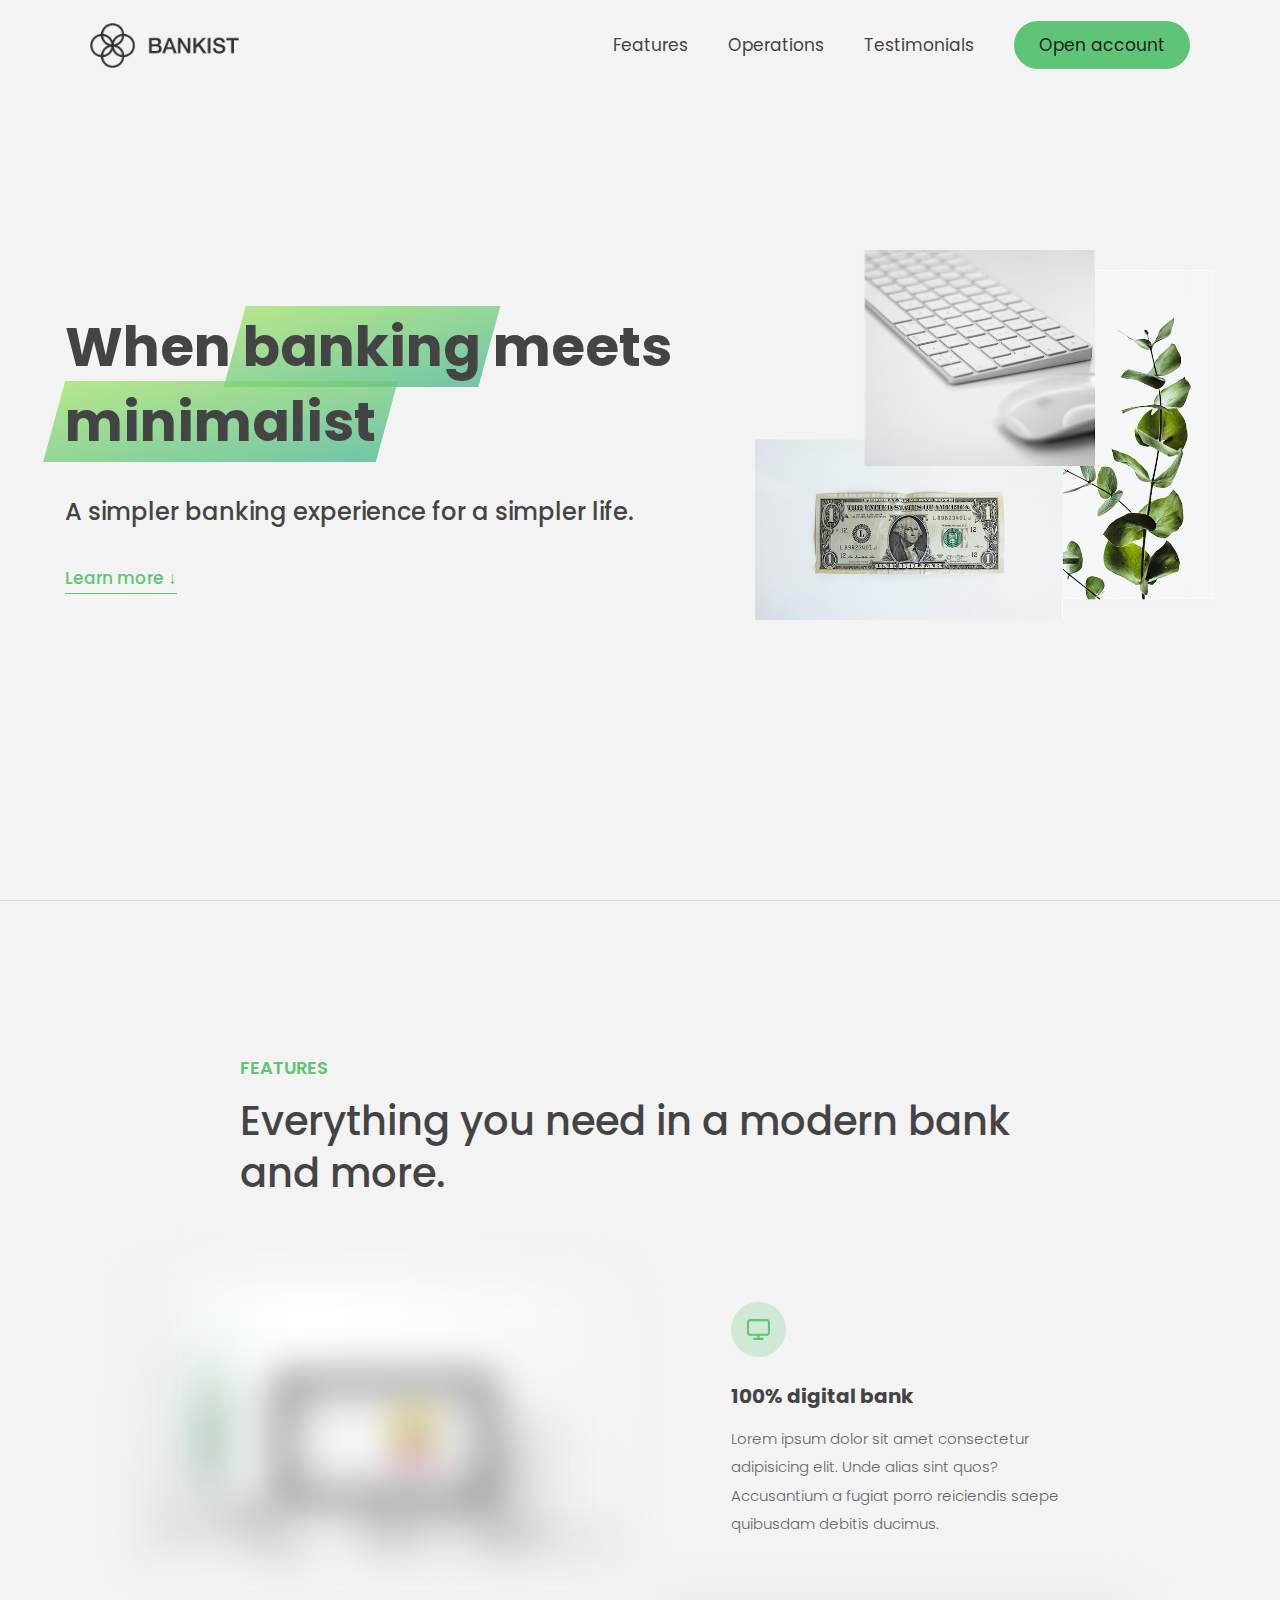
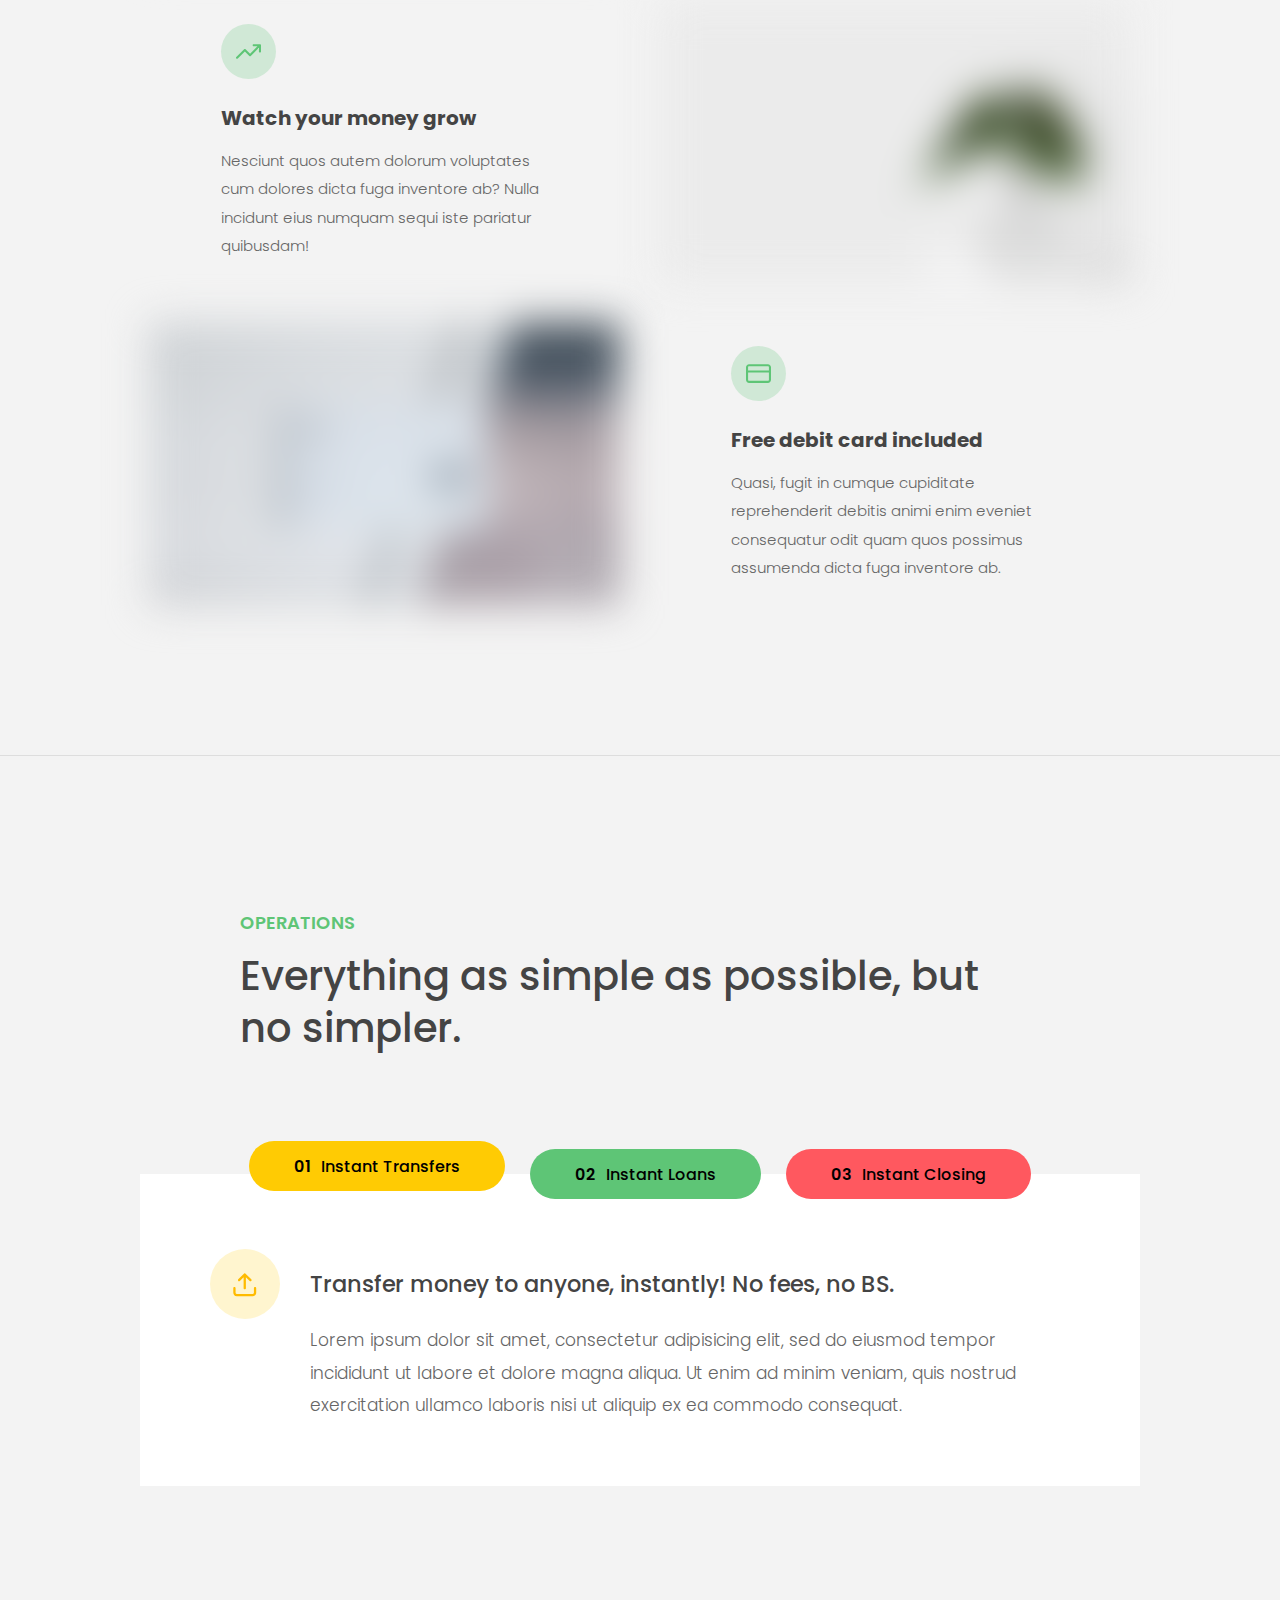
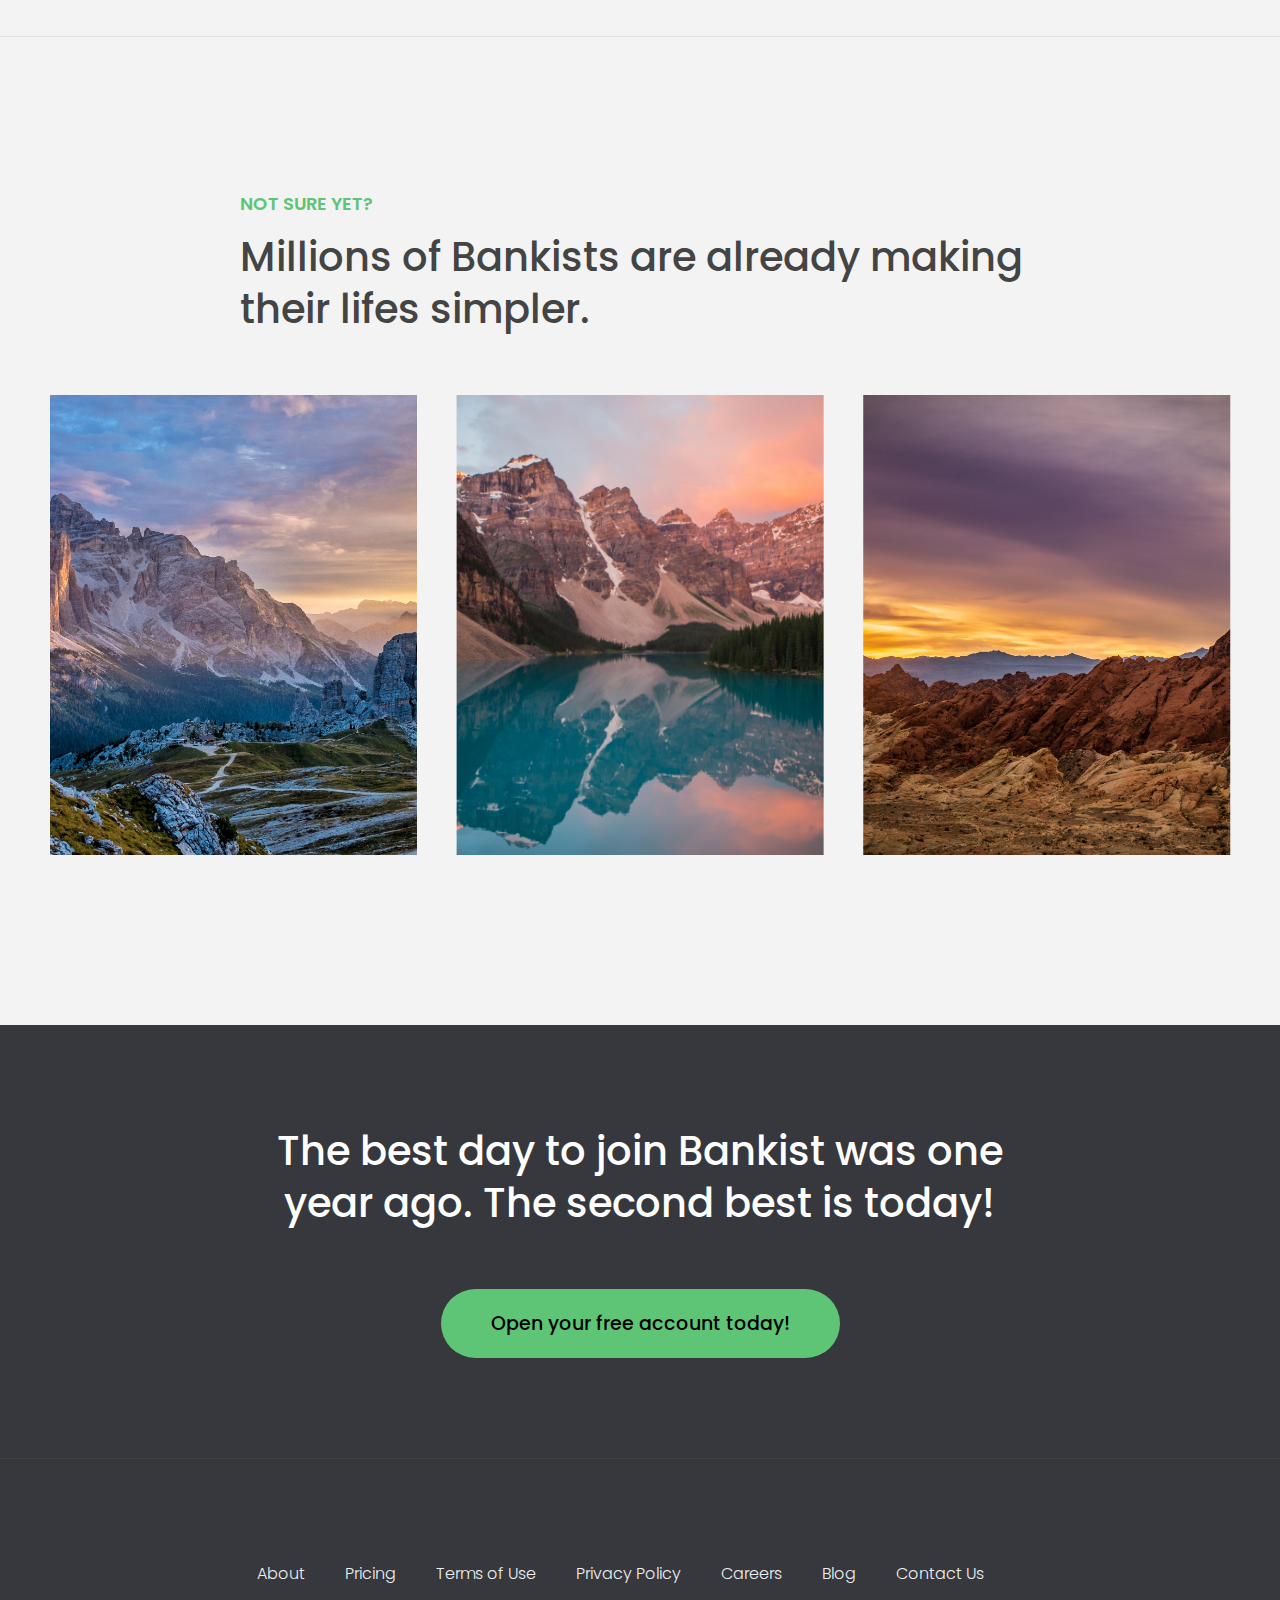
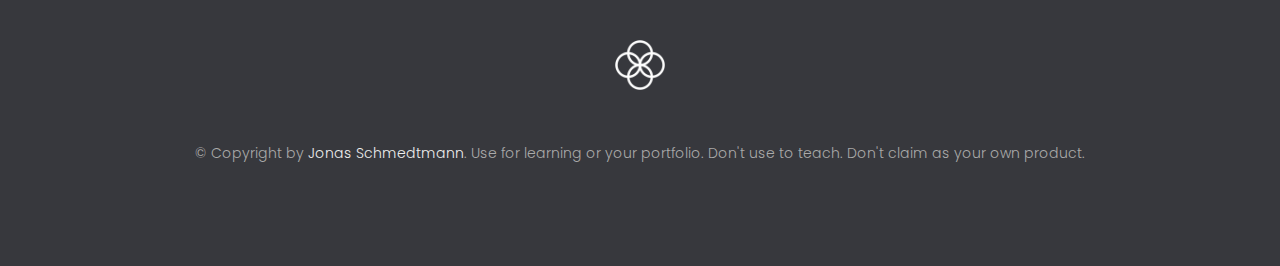
==== 13-Advanced-DOM-Bankist/starterCSS/index.html @ 522873a8 "CSS frontend testing" ====
<!DOCTYPE html>
<html lang="en">
    <head>
        <meta charset="UTF-8" />
        <meta name="viewport" content="width=device-width, initial-scale=1.0" />
        <meta http-equiv="X-UA-Compatible" content="ie=edge" />
        <link rel="shortcut icon" type="image/png" href="img/icon.png" />

        <link
            href="https://fonts.googleapis.com/css?family=Poppins:300,400,500,600&display=swap"
            rel="stylesheet"
        />
        <link rel="stylesheet" href="style.css" />
        <title>Bankist | When Banking meets Minimalist</title>

        <script defer src="script.js"></script>
    </head>
    <body>
        <header class="header">
            <nav class="nav">
                <img
                    src="img/logo.png"
                    alt="Bankist logo"
                    class="nav__logo"
                    id="logo"
                    designer="Jonas"
                    data-version-number="3.0"
                />
                <ul class="nav__links">
                    <li class="nav__item">
                        <a class="nav__link" href="#section--1">Features</a>
                    </li>
                    <li class="nav__item">
                        <a class="nav__link" href="#section--2">Operations</a>
                    </li>
                    <li class="nav__item">
                        <a class="nav__link" href="#section--3">Testimonials</a>
                    </li>
                    <li class="nav__item">
                        <a
                            class="nav__link nav__link--btn btn--show-modal"
                            href="#"
                            >Open account</a
                        >
                    </li>
                </ul>
            </nav>

            <div class="header__title">
                <!-- <h1 onclick="alert('HTML alert')"> -->
                <h1>
                    When
                    <!-- Green highlight effect -->
                    <span class="highlight">banking</span>
                    meets<br />
                    <span class="highlight">minimalist</span>
                </h1>
                <h4>A simpler banking experience for a simpler life.</h4>
                <button class="btn--text btn--scroll-to">
                    Learn more &DownArrow;
                </button>
                <img
                    src="img/hero.png"
                    class="header__img"
                    alt="Minimalist bank items"
                />
            </div>
        </header>

        <section class="section" id="section--1">
            <div class="section__title">
                <h2 class="section__description">Features</h2>
                <h3 class="section__header">
                    Everything you need in a modern bank and more.
                </h3>
            </div>

            <div class="features">
                <img
                    src="img/digital-lazy.jpg"
                    data-src="img/digital.jpg"
                    alt="Computer"
                    class="features__img lazy-img"
                />
                <div class="features__feature">
                    <div class="features__icon">
                        <svg>
                            <use xlink:href="img/icons.svg#icon-monitor"></use>
                        </svg>
                    </div>
                    <h5 class="features__header">100% digital bank</h5>
                    <p>
                        Lorem ipsum dolor sit amet consectetur adipisicing elit.
                        Unde alias sint quos? Accusantium a fugiat porro
                        reiciendis saepe quibusdam debitis ducimus.
                    </p>
                </div>

                <div class="features__feature">
                    <div class="features__icon">
                        <svg>
                            <use
                                xlink:href="img/icons.svg#icon-trending-up"
                            ></use>
                        </svg>
                    </div>
                    <h5 class="features__header">Watch your money grow</h5>
                    <p>
                        Nesciunt quos autem dolorum voluptates cum dolores dicta
                        fuga inventore ab? Nulla incidunt eius numquam sequi
                        iste pariatur quibusdam!
                    </p>
                </div>
                <img
                    src="img/grow-lazy.jpg"
                    data-src="img/grow.jpg"
                    alt="Plant"
                    class="features__img lazy-img"
                />

                <img
                    src="img/card-lazy.jpg"
                    data-src="img/card.jpg"
                    alt="Credit card"
                    class="features__img lazy-img"
                />
                <div class="features__feature">
                    <div class="features__icon">
                        <svg>
                            <use
                                xlink:href="img/icons.svg#icon-credit-card"
                            ></use>
                        </svg>
                    </div>
                    <h5 class="features__header">Free debit card included</h5>
                    <p>
                        Quasi, fugit in cumque cupiditate reprehenderit debitis
                        animi enim eveniet consequatur odit quam quos possimus
                        assumenda dicta fuga inventore ab.
                    </p>
                </div>
            </div>
        </section>

        <section class="section" id="section--2">
            <div class="section__title">
                <h2 class="section__description">Operations</h2>
                <h3 class="section__header">
                    Everything as simple as possible, but no simpler.
                </h3>
            </div>

            <div class="operations">
                <div class="operations__tab-container">
                    <button
                        class="btn operations__tab operations__tab--1 operations__tab--active"
                        data-tab="1"
                    >
                        <span>01</span>Instant Transfers
                    </button>
                    <button
                        class="btn operations__tab operations__tab--2"
                        data-tab="2"
                    >
                        <span>02</span>Instant Loans
                    </button>
                    <button
                        class="btn operations__tab operations__tab--3"
                        data-tab="3"
                    >
                        <span>03</span>Instant Closing
                    </button>
                </div>
                <div
                    class="operations__content operations__content--1 operations__content--active"
                >
                    <div class="operations__icon operations__icon--1">
                        <svg>
                            <use xlink:href="img/icons.svg#icon-upload"></use>
                        </svg>
                    </div>
                    <h5 class="operations__header">
                        Transfer money to anyone, instantly! No fees, no BS.
                    </h5>
                    <p>
                        Lorem ipsum dolor sit amet, consectetur adipisicing
                        elit, sed do eiusmod tempor incididunt ut labore et
                        dolore magna aliqua. Ut enim ad minim veniam, quis
                        nostrud exercitation ullamco laboris nisi ut aliquip ex
                        ea commodo consequat.
                    </p>
                </div>

                <div class="operations__content operations__content--2">
                    <div class="operations__icon operations__icon--2">
                        <svg>
                            <use xlink:href="img/icons.svg#icon-home"></use>
                        </svg>
                    </div>
                    <h5 class="operations__header">
                        Buy a home or make your dreams come true, with instant
                        loans.
                    </h5>
                    <p>
                        Duis aute irure dolor in reprehenderit in voluptate
                        velit esse cillum dolore eu fugiat nulla pariatur.
                        Excepteur sint occaecat cupidatat non proident, sunt in
                        culpa qui officia deserunt mollit anim id est laborum.
                    </p>
                </div>
                <div class="operations__content operations__content--3">
                    <div class="operations__icon operations__icon--3">
                        <svg>
                            <use xlink:href="img/icons.svg#icon-user-x"></use>
                        </svg>
                    </div>
                    <h5 class="operations__header">
                        No longer need your account? No problem! Close it
                        instantly.
                    </h5>
                    <p>
                        Excepteur sint occaecat cupidatat non proident, sunt in
                        culpa qui officia deserunt mollit anim id est laborum.
                        Ut enim ad minim veniam, quis nostrud exercitation
                        ullamco laboris nisi ut aliquip ex ea commodo consequat.
                    </p>
                </div>
            </div>
        </section>

        <section class="section" id="section--3">
            <div class="section__title section__title--testimonials">
                <h2 class="section__description">Not sure yet?</h2>
                <h3 class="section__header">
                    Millions of Bankists are already making their lifes simpler.
                </h3>
            </div>

            <div class="slider">
                <!--
                <div class="slide slide--1">
                    <div class="testimonial">
                        <h5 class="testimonial__header">
                            Best financial decision ever!
                        </h5>
                        <blockquote class="testimonial__text">
                            Lorem ipsum dolor sit, amet consectetur adipisicing
                            elit. Accusantium quas quisquam non? Quas voluptate
                            nulla minima deleniti optio ullam nesciunt, numquam
                            corporis et asperiores laboriosam sunt, praesentium
                            suscipit blanditiis. Necessitatibus id alias
                            reiciendis, perferendis facere pariatur dolore
                            veniam autem esse non voluptatem saepe provident
                            nihil molestiae.
                        </blockquote>
                        <address class="testimonial__author">
                            <img
                                src="img/user-1.jpg"
                                alt=""
                                class="testimonial__photo"
                            />
                            <h6 class="testimonial__name">Aarav Lynn</h6>
                            <p class="testimonial__location">
                                San Francisco, USA
                            </p>
                        </address>
                    </div>
                </div>

                <div class="slide slide--2">
                    <div class="testimonial">
                        <h5 class="testimonial__header">
                            The last step to becoming a complete minimalist
                        </h5>
                        <blockquote class="testimonial__text">
                            Quisquam itaque deserunt ullam, quia ea repellendus
                            provident, ducimus neque ipsam modi voluptatibus
                            doloremque, corrupti laborum. Incidunt numquam
                            perferendis veritatis neque repellendus. Lorem,
                            ipsum dolor sit amet consectetur adipisicing elit.
                            Illo deserunt exercitationem deleniti.
                        </blockquote>
                        <address class="testimonial__author">
                            <img
                                src="img/user-2.jpg"
                                alt=""
                                class="testimonial__photo"
                            />
                            <h6 class="testimonial__name">Miyah Miles</h6>
                            <p class="testimonial__location">London, UK</p>
                        </address>
                    </div>
                </div>

                <div class="slide slide--3">
                    <div class="testimonial">
                        <h5 class="testimonial__header">
                            Finally free from old-school banks
                        </h5>
                        <blockquote class="testimonial__text">
                            Debitis, nihil sit minus suscipit magni aperiam vel
                            tenetur incidunt commodi architecto numquam omnis
                            nulla autem, necessitatibus blanditiis modi
                            similique quidem. Odio aliquam culpa dicta beatae
                            quod maiores ipsa minus consequatur error sunt,
                            deleniti saepe aliquid quos inventore sequi.
                            Necessitatibus id alias reiciendis, perferendis
                            facere.
                        </blockquote>
                        <address class="testimonial__author">
                            <img
                                src="img/user-3.jpg"
                                alt=""
                                class="testimonial__photo"
                            />
                            <h6 class="testimonial__name">Francisco Gomes</h6>
                            <p class="testimonial__location">
                                Lisbon, Portugal
                            </p>
                        </address>
                    </div>
                </div>
                <div class="slide slide--4">
                    <div class="testimonial">
                        <h5 class="testimonial__header">
                            Best financial decision ever!
                        </h5>
                        <blockquote class="testimonial__text">
                            Lorem ipsum dolor sit, amet consectetur adipisicing
                            elit. Accusantium quas quisquam non? Quas voluptate
                            nulla minima deleniti optio ullam nesciunt, numquam
                            corporis et asperiores laboriosam sunt, praesentium
                            suscipit blanditiis. Necessitatibus id alias
                            reiciendis, perferendis facere pariatur dolore
                            veniam autem esse non voluptatem saepe provident
                            nihil molestiae.
                        </blockquote>
                        <address class="testimonial__author">
                            <img
                                src="img/user-1.jpg"
                                alt=""
                                class="testimonial__photo"
                            />
                            <h6 class="testimonial__name">Aarav Lynn</h6>
                            <p class="testimonial__location">
                                San Francisco, USA
                            </p>
                        </address>
                    </div>
                </div>

                <div class="slide slide--5">
                    <div class="testimonial">
                        <h5 class="testimonial__header">
                            The last step to becoming a complete minimalist
                        </h5>
                        <blockquote class="testimonial__text">
                            Quisquam itaque deserunt ullam, quia ea repellendus
                            provident, ducimus neque ipsam modi voluptatibus
                            doloremque, corrupti laborum. Incidunt numquam
                            perferendis veritatis neque repellendus. Lorem,
                            ipsum dolor sit amet consectetur adipisicing elit.
                            Illo deserunt exercitationem deleniti.
                        </blockquote>
                        <address class="testimonial__author">
                            <img
                                src="img/user-2.jpg"
                                alt=""
                                class="testimonial__photo"
                            />
                            <h6 class="testimonial__name">Miyah Miles</h6>
                            <p class="testimonial__location">London, UK</p>
                        </address>
                    </div>
                </div>

                <div class="slide slide--6">
                    <div class="testimonial">
                        <h5 class="testimonial__header">
                            Finally free from old-school banks
                        </h5>
                        <blockquote class="testimonial__text">
                            Debitis, nihil sit minus suscipit magni aperiam vel
                            tenetur incidunt commodi architecto numquam omnis
                            nulla autem, necessitatibus blanditiis modi
                            similique quidem. Odio aliquam culpa dicta beatae
                            quod maiores ipsa minus consequatur error sunt,
                            deleniti saepe aliquid quos inventore sequi.
                            Necessitatibus id alias reiciendis, perferendis
                            facere.
                        </blockquote>
                        <address class="testimonial__author">
                            <img
                                src="img/user-3.jpg"
                                alt=""
                                class="testimonial__photo"
                            />
                            <h6 class="testimonial__name">Francisco Gomes</h6>
                            <p class="testimonial__location">
                                Lisbon, Portugal
                            </p>
                        </address>
                    </div>
                </div>
                -->
                <div class="slide">
                    <img src="img/img-1.jpg" alt="Photo 1" />
                </div>
                <div class="slide">
                    <img src="img/img-2.jpg" alt="Photo 2" />
                </div>
                <div class="slide">
                    <img src="img/img-3.jpg" alt="Photo 3" />
                </div>
                <div class="slide">
                    <img src="img/img-4.jpg" alt="Photo 4" />
                </div>
                <div class="slide">
                    <img src="img/img-1.jpg" alt="Photo 5" />
                </div>
                <div class="slide">
                    <img src="img/img-2.jpg" alt="Photo 6" />
                </div>
                <div class="slide">
                    <img src="img/img-3.jpg" alt="Photo 7" />
                </div>
                <!--
                <button class="slider__btn slider__btn--left">&larr;</button>
                <button class="slider__btn slider__btn--right">&rarr;</button>
                -->
                <div class="dots"></div>
            </div>
        </section>

        <section class="section section--sign-up">
            <div class="section__title">
                <h3 class="section__header">
                    The best day to join Bankist was one year ago. The second
                    best is today!
                </h3>
            </div>
            <button class="btn btn--show-modal">
                Open your free account today!
            </button>
        </section>

        <footer class="footer">
            <ul class="footer__nav">
                <li class="footer__item">
                    <a class="footer__link" href="#">About</a>
                </li>
                <li class="footer__item">
                    <a class="footer__link" href="#">Pricing</a>
                </li>
                <li class="footer__item">
                    <a class="footer__link" href="#">Terms of Use</a>
                </li>
                <li class="footer__item">
                    <a class="footer__link" href="#">Privacy Policy</a>
                </li>
                <li class="footer__item">
                    <a class="footer__link" href="#">Careers</a>
                </li>
                <li class="footer__item">
                    <a class="footer__link" href="#">Blog</a>
                </li>
                <li class="footer__item">
                    <a class="footer__link" href="#">Contact Us</a>
                </li>
            </ul>
            <img src="img/icon.png" alt="Logo" class="footer__logo" />
            <p class="footer__copyright">
                &copy; Copyright by
                <a
                    class="footer__link twitter-link"
                    target="_blank"
                    href="https://twitter.com/jonasschmedtman"
                    >Jonas Schmedtmann</a
                >. Use for learning or your portfolio. Don't use to teach. Don't
                claim as your own product.
            </p>
        </footer>

        <div class="modal hidden">
            <button class="btn--close-modal">&times;</button>
            <h2 class="modal__header">
                Open your bank account <br />
                in just <span class="highlight">5 minutes</span>
            </h2>
            <form class="modal__form">
                <label>First Name</label>
                <input type="text" />
                <label>Last Name</label>
                <input type="text" />
                <label>Email Address</label>
                <input type="email" />
                <button class="btn">Next step &rarr;</button>
            </form>
        </div>
        <div class="overlay hidden"></div>

        <!-- <script src="script.js"></script> -->
    </body>
</html>
---- 13-Advanced-DOM-Bankist/starterCSS/style.css ----
/* The page is NOT responsive. You can implement responsiveness yourself if you wanna have some fun 😃 */

:root {
    --color-primary: #5ec576;
    --color-secondary: #ffcb03;
    --color-tertiary: #ff585f;
    --color-primary-darker: #4bbb7d;
    --color-secondary-darker: #ffbb00;
    --color-tertiary-darker: #fd424b;
    --color-primary-opacity: #5ec5763a;
    --color-secondary-opacity: #ffcd0331;
    --color-tertiary-opacity: #ff58602d;
    --gradient-primary: linear-gradient(to top left, #39b385, #9be15d);
    --gradient-secondary: linear-gradient(to top left, #ffb003, #ffcb03);
}

* {
    margin: 0;
    padding: 0;
    box-sizing: inherit;
}

html {
    font-size: 62.5%;
    box-sizing: border-box;
}

body {
    font-family: 'Poppins', sans-serif;
    font-weight: 300;
    color: #444;
    line-height: 1.9;
    background-color: #f3f3f3;
}

/* GENERAL ELEMENTS */
.section {
    padding: 15rem 3rem;
    border-top: 1px solid #ddd;

    transition: transform 1s, opacity 1s;
}

.section--hidden {
    opacity: 0;
    transform: translateY(8rem);
}

.section__title {
    max-width: 80rem;
    margin: 0 auto 8rem auto;
}

.section__description {
    font-size: 1.8rem;
    font-weight: 600;
    text-transform: uppercase;
    color: var(--color-primary);
    margin-bottom: 1rem;
}

.section__header {
    font-size: 4rem;
    line-height: 1.3;
    font-weight: 500;
}

.btn {
    display: inline-block;
    background-color: var(--color-primary);
    font-size: 1.6rem;
    font-family: inherit;
    font-weight: 500;
    border: none;
    padding: 1.25rem 4.5rem;
    border-radius: 10rem;
    cursor: pointer;
    transition: all 0.3s;
}

.btn:hover {
    background-color: var(--color-primary-darker);
}

.btn--text {
    display: inline-block;
    background: none;
    font-size: 1.7rem;
    font-family: inherit;
    font-weight: 500;
    color: var(--color-primary);
    border: none;
    border-bottom: 1px solid currentColor;
    padding-bottom: 2px;
    cursor: pointer;
    transition: all 0.3s;
}

p {
    color: #666;
}

/* This is BAD for accessibility! Don't do in the real world! */
button:focus {
    outline: none;
}

img {
    transition: filter 0.5s;
}

.lazy-img {
    filter: blur(20px);
}

/* NAVIGATION */
.nav {
    display: flex;
    justify-content: space-between;
    align-items: center;
    height: 9rem;
    width: 100%;
    padding: 0 6rem;
    z-index: 100;
}

/* nav and stickly class at the same time */
.nav.sticky {
    position: fixed;
    background-color: rgba(255, 255, 255, 0.95);
}

.nav__logo {
    height: 4.5rem;
    transition: all 0.3s;
}

.nav__links {
    display: flex;
    align-items: center;
    list-style: none;
}

.nav__item {
    margin-left: 4rem;
}

.nav__link:link,
.nav__link:visited {
    font-size: 1.7rem;
    font-weight: 400;
    color: inherit;
    text-decoration: none;
    display: block;
    transition: all 0.3s;
}

.nav__link--btn:link,
.nav__link--btn:visited {
    padding: 0.8rem 2.5rem;
    border-radius: 3rem;
    background-color: var(--color-primary);
    color: #222;
}

.nav__link--btn:hover,
.nav__link--btn:active {
    color: inherit;
    background-color: var(--color-primary-darker);
    color: #333;
}

/* HEADER */
.header {
    padding: 0 3rem;
    height: 100vh;
    display: flex;
    flex-direction: column;
    align-items: center;
}

.header__title {
    flex: 1;

    max-width: 115rem;
    display: grid;
    grid-template-columns: 3fr 2fr;
    row-gap: 3rem;
    align-content: center;
    justify-content: center;

    align-items: start;
    justify-items: start;
}

h1 {
    font-size: 5.5rem;
    line-height: 1.35;
}

h4 {
    font-size: 2.4rem;
    font-weight: 500;
}

.header__img {
    width: 100%;
    grid-column: 2 / 3;
    grid-row: 1 / span 4;
    transform: translateY(-6rem);
}

.highlight {
    position: relative;
}

.highlight::after {
    display: block;
    content: '';
    position: absolute;
    bottom: 0;
    left: 0;
    height: 100%;
    width: 100%;
    z-index: -1;
    opacity: 0.7;
    transform: scale(1.07, 1.05) skewX(-15deg);
    background-image: var(--gradient-primary);
}

/* FEATURES */
.features {
    display: grid;
    grid-template-columns: 1fr 1fr;
    gap: 4rem;
    margin: 0 12rem;
}

.features__img {
    width: 100%;
}

.features__feature {
    align-self: center;
    justify-self: center;
    width: 70%;
    font-size: 1.5rem;
}

.features__icon {
    display: flex;
    align-items: center;
    justify-content: center;
    background-color: var(--color-primary-opacity);
    height: 5.5rem;
    width: 5.5rem;
    border-radius: 50%;
    margin-bottom: 2rem;
}

.features__icon svg {
    height: 2.5rem;
    width: 2.5rem;
    fill: var(--color-primary);
}

.features__header {
    font-size: 2rem;
    margin-bottom: 1rem;
}

/* OPERATIONS */
.operations {
    max-width: 100rem;
    margin: 12rem auto 0 auto;

    background-color: #fff;
}

.operations__tab-container {
    display: flex;
    justify-content: center;
}

.operations__tab {
    margin-right: 2.5rem;
    transform: translateY(-50%);
}

.operations__tab span {
    margin-right: 1rem;
    font-weight: 600;
    display: inline-block;
}

.operations__tab--1 {
    background-color: var(--color-secondary);
}

.operations__tab--1:hover {
    background-color: var(--color-secondary-darker);
}

.operations__tab--3 {
    background-color: var(--color-tertiary);
    margin: 0;
}

.operations__tab--3:hover {
    background-color: var(--color-tertiary-darker);
}

.operations__tab--active {
    transform: translateY(-66%);
}

.operations__content {
    display: none;

    /* JUST PRESENTATIONAL */
    font-size: 1.7rem;
    padding: 2.5rem 7rem 6.5rem 7rem;
}

.operations__content--active {
    display: grid;
    grid-template-columns: 7rem 1fr;
    column-gap: 3rem;
    row-gap: 0.5rem;
}

.operations__header {
    font-size: 2.25rem;
    font-weight: 500;
    align-self: center;
}

.operations__icon {
    display: flex;
    align-items: center;
    justify-content: center;
    height: 7rem;
    width: 7rem;
    border-radius: 50%;
}

.operations__icon svg {
    height: 2.75rem;
    width: 2.75rem;
}

.operations__content p {
    grid-column: 2;
}

.operations__icon--1 {
    background-color: var(--color-secondary-opacity);
}
.operations__icon--2 {
    background-color: var(--color-primary-opacity);
}
.operations__icon--3 {
    background-color: var(--color-tertiary-opacity);
}
.operations__icon--1 svg {
    fill: var(--color-secondary-darker);
}
.operations__icon--2 svg {
    fill: var(--color-primary);
}
.operations__icon--3 svg {
    fill: var(--color-tertiary);
}

/* SLIDER */
.slider {
    /* max-width: 100rem; */
    height: 50rem;
    margin: 0 auto;
    position: relative;

    /* IN THE END */
    overflow: hidden;
}

.slide {
    padding: 20px;
    position: absolute;
    top: 0;
    width: 33.33%;
    height: 50rem;

    display: flex;
    align-items: center;
    justify-content: center;

    /* THIS creates the animation! */
    transition: transform 1s;
}

.slide > img {
    /* Only for images that have different size than slide */
    width: 100%;
    height: 100%;
    object-fit: cover;
}

.slider__btn {
    position: absolute;
    top: 50%;
    z-index: 10;

    border: none;
    background: rgba(255, 255, 255, 0.7);
    font-family: inherit;
    color: #333;
    border-radius: 50%;
    height: 5.5rem;
    width: 5.5rem;
    font-size: 3.25rem;
    cursor: pointer;
}

.slider__btn--left {
    left: 6%;
    transform: translate(-50%, -50%);
}

.slider__btn--right {
    right: 6%;
    transform: translate(50%, -50%);
}

.dots {
    position: absolute;
    bottom: 5%;
    left: 50%;
    transform: translateX(-50%);
    display: flex;
}

.dots__dot {
    border: none;
    background-color: #b9b9b9;
    opacity: 0.7;
    height: 1rem;
    width: 1rem;
    border-radius: 50%;
    margin-right: 1.75rem;
    cursor: pointer;
    transition: all 0.5s;

    /* Only necessary when overlying images */
    /* box-shadow: 0 0.6rem 1.5rem rgba(0, 0, 0, 0.7); */
}

.dots__dot:last-child {
    margin: 0;
}

.dots__dot--active {
    background-color: #fff;
    /* background-color: #888; */
    opacity: 1;
}

/* TESTIMONIALS */
.testimonial {
    width: 65%;
    position: relative;
}

.testimonial::before {
    content: '\201C';
    position: absolute;
    top: -5.7rem;
    left: -6.8rem;
    line-height: 1;
    font-size: 20rem;
    font-family: inherit;
    color: var(--color-primary);
    z-index: -1;
}

.testimonial__header {
    font-size: 2.25rem;
    font-weight: 500;
    margin-bottom: 1.5rem;
}

.testimonial__text {
    font-size: 1.7rem;
    margin-bottom: 3.5rem;
    color: #666;
}

.testimonial__author {
    margin-left: 3rem;
    font-style: normal;

    display: grid;
    grid-template-columns: 6.5rem 1fr;
    column-gap: 2rem;
}

.testimonial__photo {
    grid-row: 1 / span 2;
    width: 6.5rem;
    border-radius: 50%;
}

.testimonial__name {
    font-size: 1.7rem;
    font-weight: 500;
    align-self: end;
    margin: 0;
}

.testimonial__location {
    font-size: 1.5rem;
}

.section__title--testimonials {
    margin-bottom: 4rem;
}

/* SIGNUP */
.section--sign-up {
    background-color: #37383d;
    border-top: none;
    border-bottom: 1px solid #444;
    text-align: center;
    padding: 10rem 3rem;
}

.section--sign-up .section__header {
    color: #fff;
    text-align: center;
}

.section--sign-up .section__title {
    margin-bottom: 6rem;
}

.section--sign-up .btn {
    font-size: 1.9rem;
    padding: 2rem 5rem;
}

/* FOOTER */
.footer {
    padding: 10rem 3rem;
    background-color: #37383d;
}

.footer__nav {
    list-style: none;
    display: flex;
    justify-content: center;
    margin-bottom: 5rem;
}

.footer__item {
    margin-right: 4rem;
}

.footer__link {
    font-size: 1.6rem;
    color: #eee;
    text-decoration: none;
}

.footer__logo {
    height: 5rem;
    display: block;
    margin: 0 auto;
    margin-bottom: 5rem;
}

.footer__copyright {
    font-size: 1.4rem;
    color: #aaa;
    text-align: center;
}

.footer__copyright .footer__link {
    font-size: 1.4rem;
}

/* MODAL WINDOW */
.modal {
    position: fixed;
    top: 50%;
    left: 50%;
    transform: translate(-50%, -50%);
    max-width: 60rem;
    background-color: #f3f3f3;
    padding: 5rem 6rem;
    box-shadow: 0 4rem 6rem rgba(0, 0, 0, 0.3);
    z-index: 1000;
    transition: all 0.5s;
}

.overlay {
    position: fixed;
    top: 0;
    left: 0;
    width: 100%;
    height: 100%;
    background-color: rgba(0, 0, 0, 0.5);
    backdrop-filter: blur(4px);
    z-index: 100;
    transition: all 0.5s;
}

.modal__header {
    font-size: 3.25rem;
    margin-bottom: 4.5rem;
    line-height: 1.5;
}

.modal__form {
    margin: 0 3rem;
    display: grid;
    grid-template-columns: 1fr 2fr;
    align-items: center;
    gap: 2.5rem;
}

.modal__form label {
    font-size: 1.7rem;
    font-weight: 500;
}

.modal__form input {
    font-size: 1.7rem;
    padding: 1rem 1.5rem;
    border: 1px solid #ddd;
    border-radius: 0.5rem;
}

.modal__form button {
    grid-column: 1 / span 2;
    justify-self: center;
    margin-top: 1rem;
}

.btn--close-modal {
    font-family: inherit;
    color: inherit;
    position: absolute;
    top: 0.5rem;
    right: 2rem;
    font-size: 4rem;
    cursor: pointer;
    border: none;
    background: none;
}

.hidden {
    visibility: hidden;
    opacity: 0;
}

/* COOKIE MESSAGE */
.cookie-message {
    display: flex;
    align-items: center;
    justify-content: space-evenly;
    width: 100%;
    background-color: white;
    color: #bbb;
    font-size: 1.5rem;
    font-weight: 400;
}
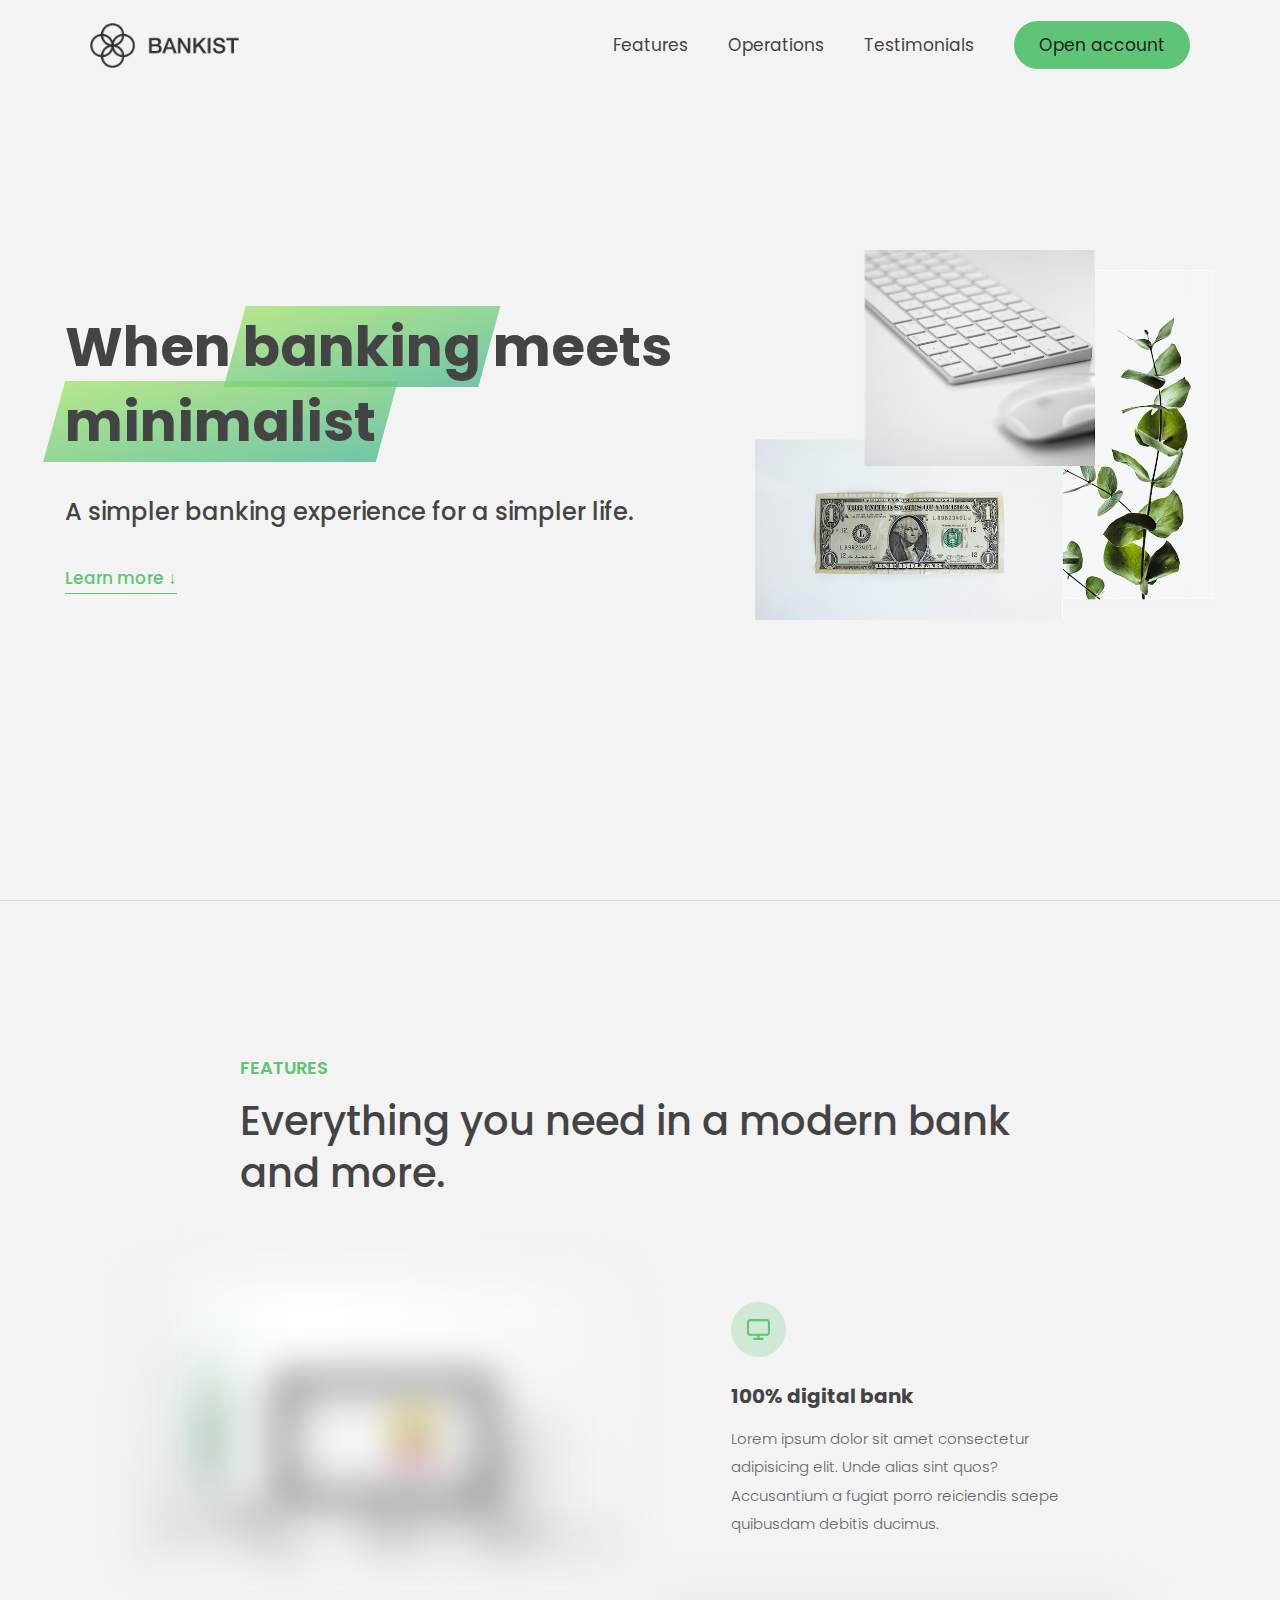
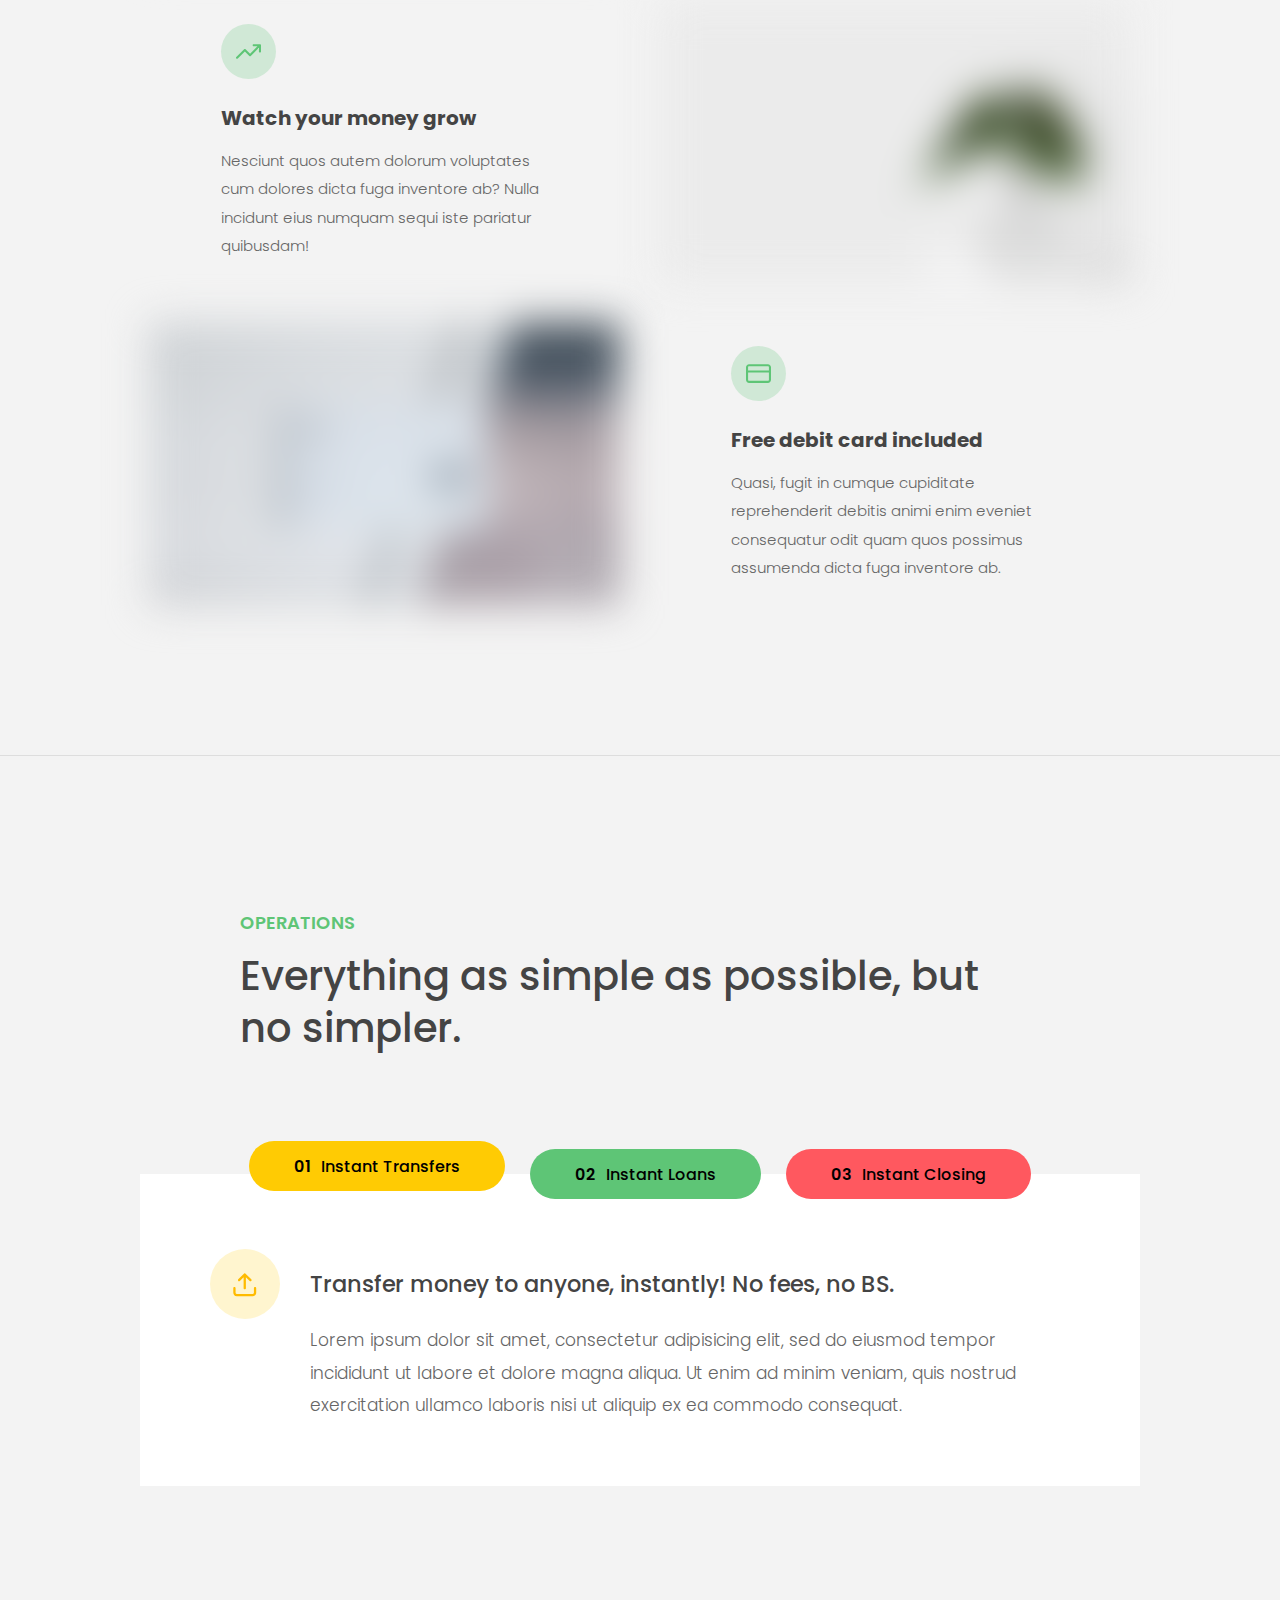
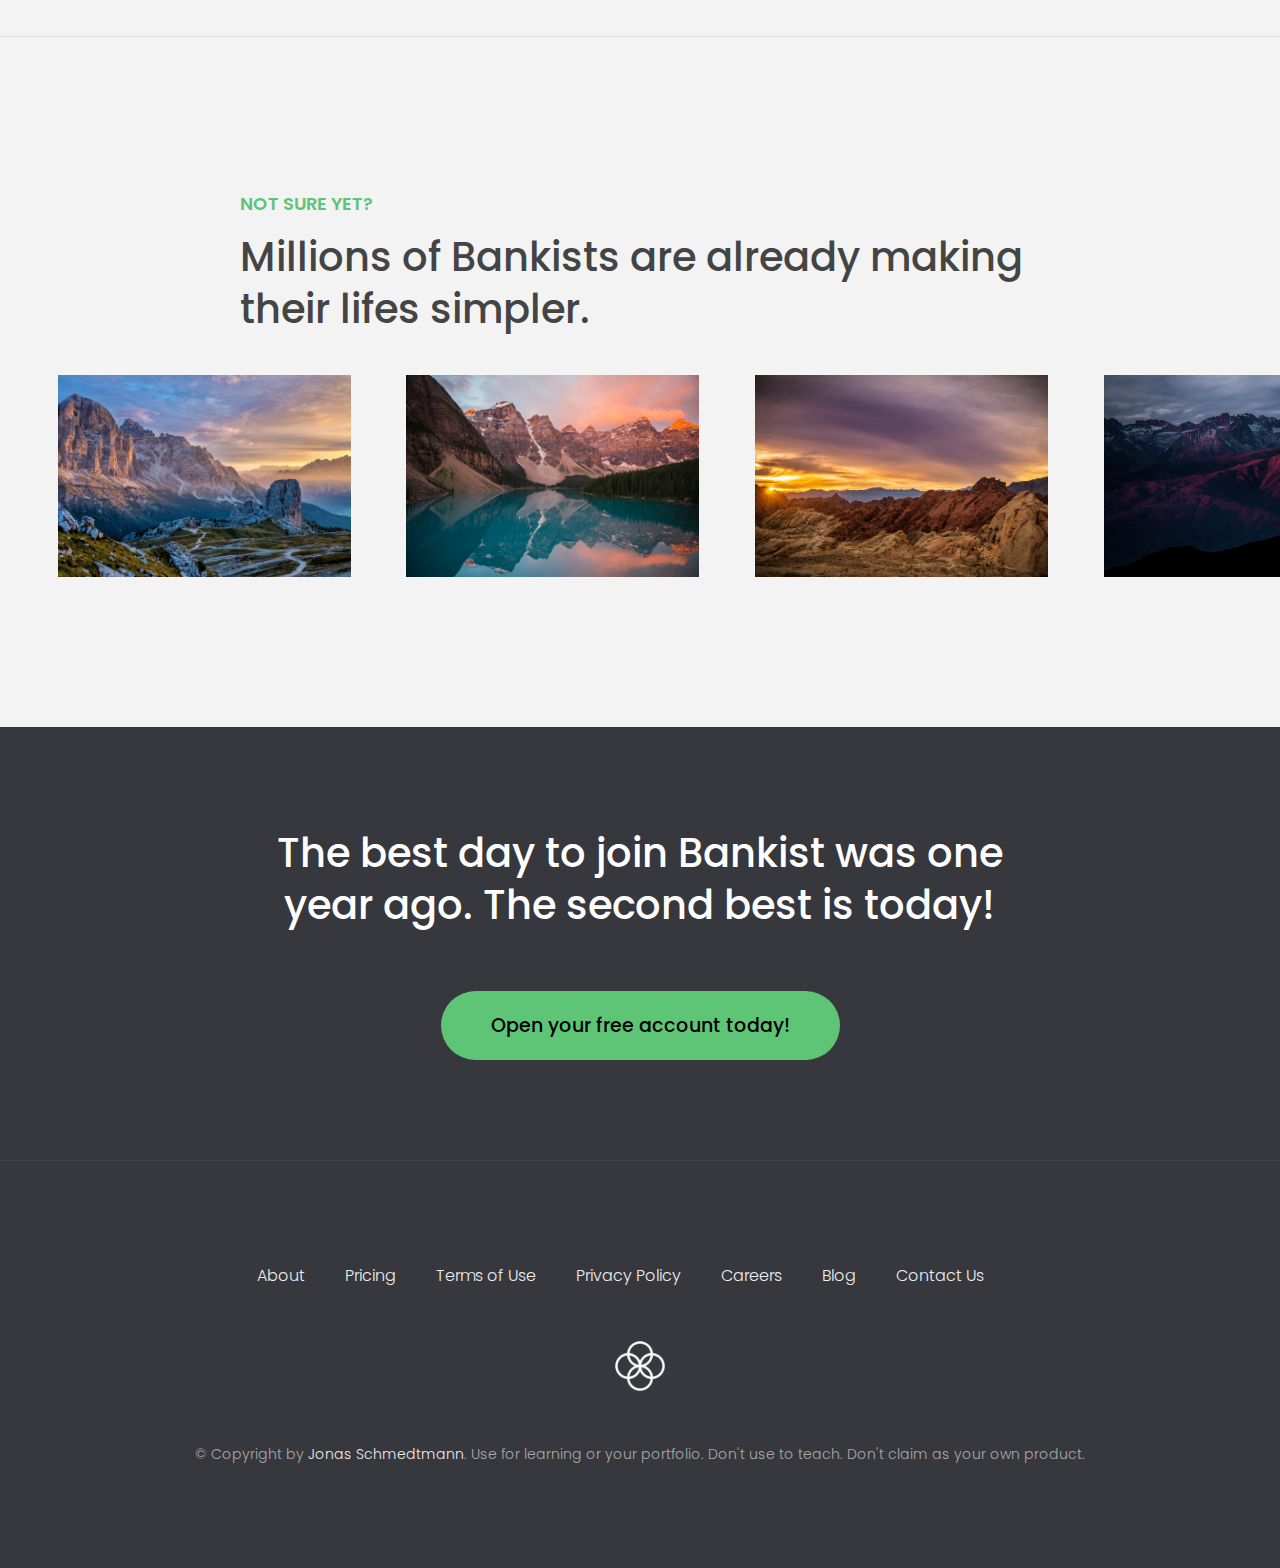
==== commit 89d3773e: "CSS frontend" ====
--- a/13-Advanced-DOM-Bankist/starterCSS/index.html
+++ b/13-Advanced-DOM-Bankist/starterCSS/index.html
@@ -428,7 +428,7 @@
                 <button class="slider__btn slider__btn--left">&larr;</button>
                 <button class="slider__btn slider__btn--right">&rarr;</button>
                 -->
-                <div class="dots"></div>
+                <!-- <div class="dots"></div> -->
             </div>
         </section>
 
--- a/13-Advanced-DOM-Bankist/starterCSS/style.css
+++ b/13-Advanced-DOM-Bankist/starterCSS/style.css
@@ -372,30 +372,60 @@
     fill: var(--color-tertiary);
 }
 
+#section--3 {
+    overflow-x: hidden;
+}
 /* SLIDER */
 .slider {
     /* max-width: 100rem; */
-    height: 50rem;
-    margin: 0 auto;
-    position: relative;
+    width: 200%;
 
     /* IN THE END */
     overflow: hidden;
-}
-
+    display: flex;
+    justify-content: space-around;
+    animation: 3s ease-in 1s 2 reverse both paused slide-in;
+
+    /* :nth-child(1){
+        0% {left:0px;top:0px;}
+        100% {left:0px;top:0px;}
+    }
+    :nth-child(2){
+        0% {left:0px;top:0px;}
+        100% {left:33.33%;top:0px;}
+    } */
+    /* animation: autoscroll 4s infinite; */
+}
 .slide {
-    padding: 20px;
-    position: absolute;
-    top: 0;
-    width: 33.33%;
-    height: 50rem;
-
-    display: flex;
-    align-items: center;
-    justify-content: center;
-
-    /* THIS creates the animation! */
-    transition: transform 1s;
+    0% {
+        left: 0px;
+        top: 0px;
+    }
+    100% {
+        left: 0px;
+        top: 0px;
+    }
+    /* animation-name: autoscroll;
+    animation-duration: 4s; */
+}
+
+.slide {
+    /* padding: 20px; */
+    /* position: absolute;
+    top: 0; */
+    height: auto;
+    width: 12%;
+}
+
+@keyframes autoscroll {
+    0% {
+        left: 100%;
+        top: 0px;
+    }
+    100% {
+        left: 0%;
+        top: 0px;
+    }
 }
 
 .slide > img {
